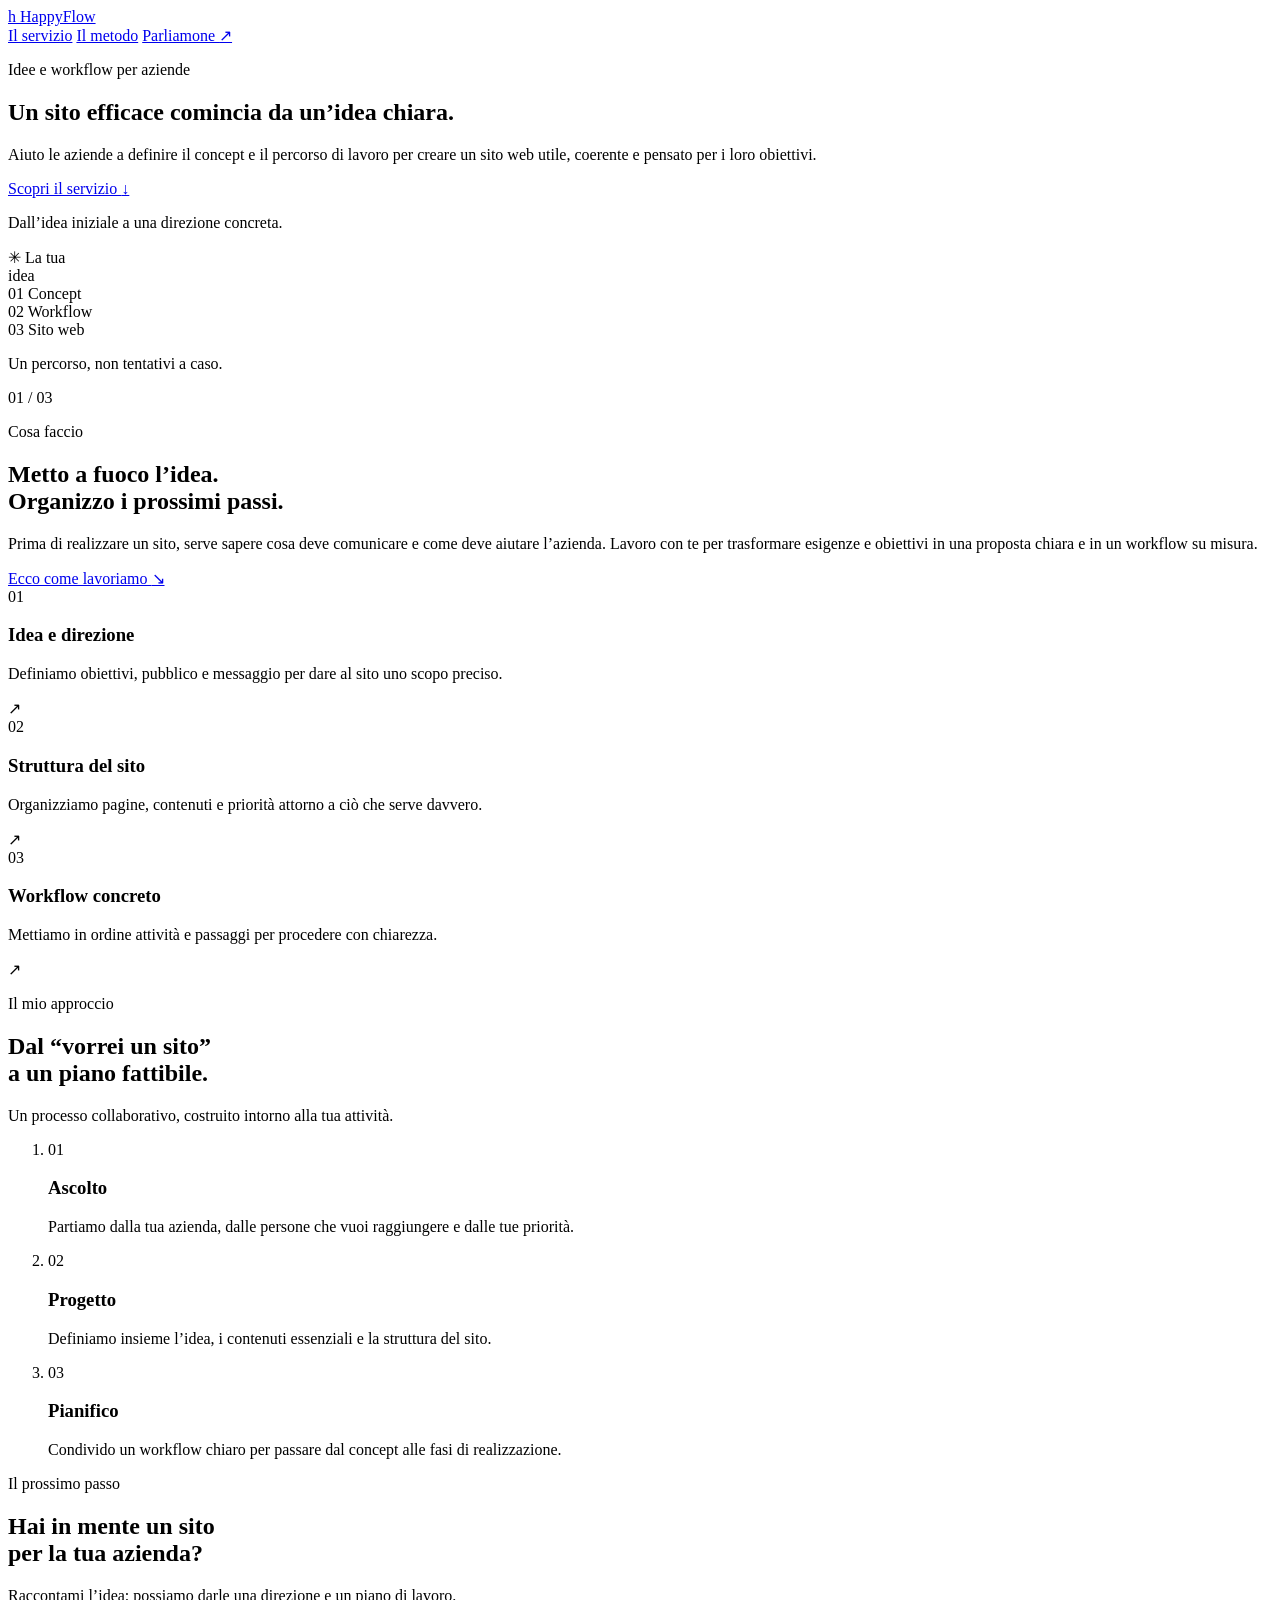
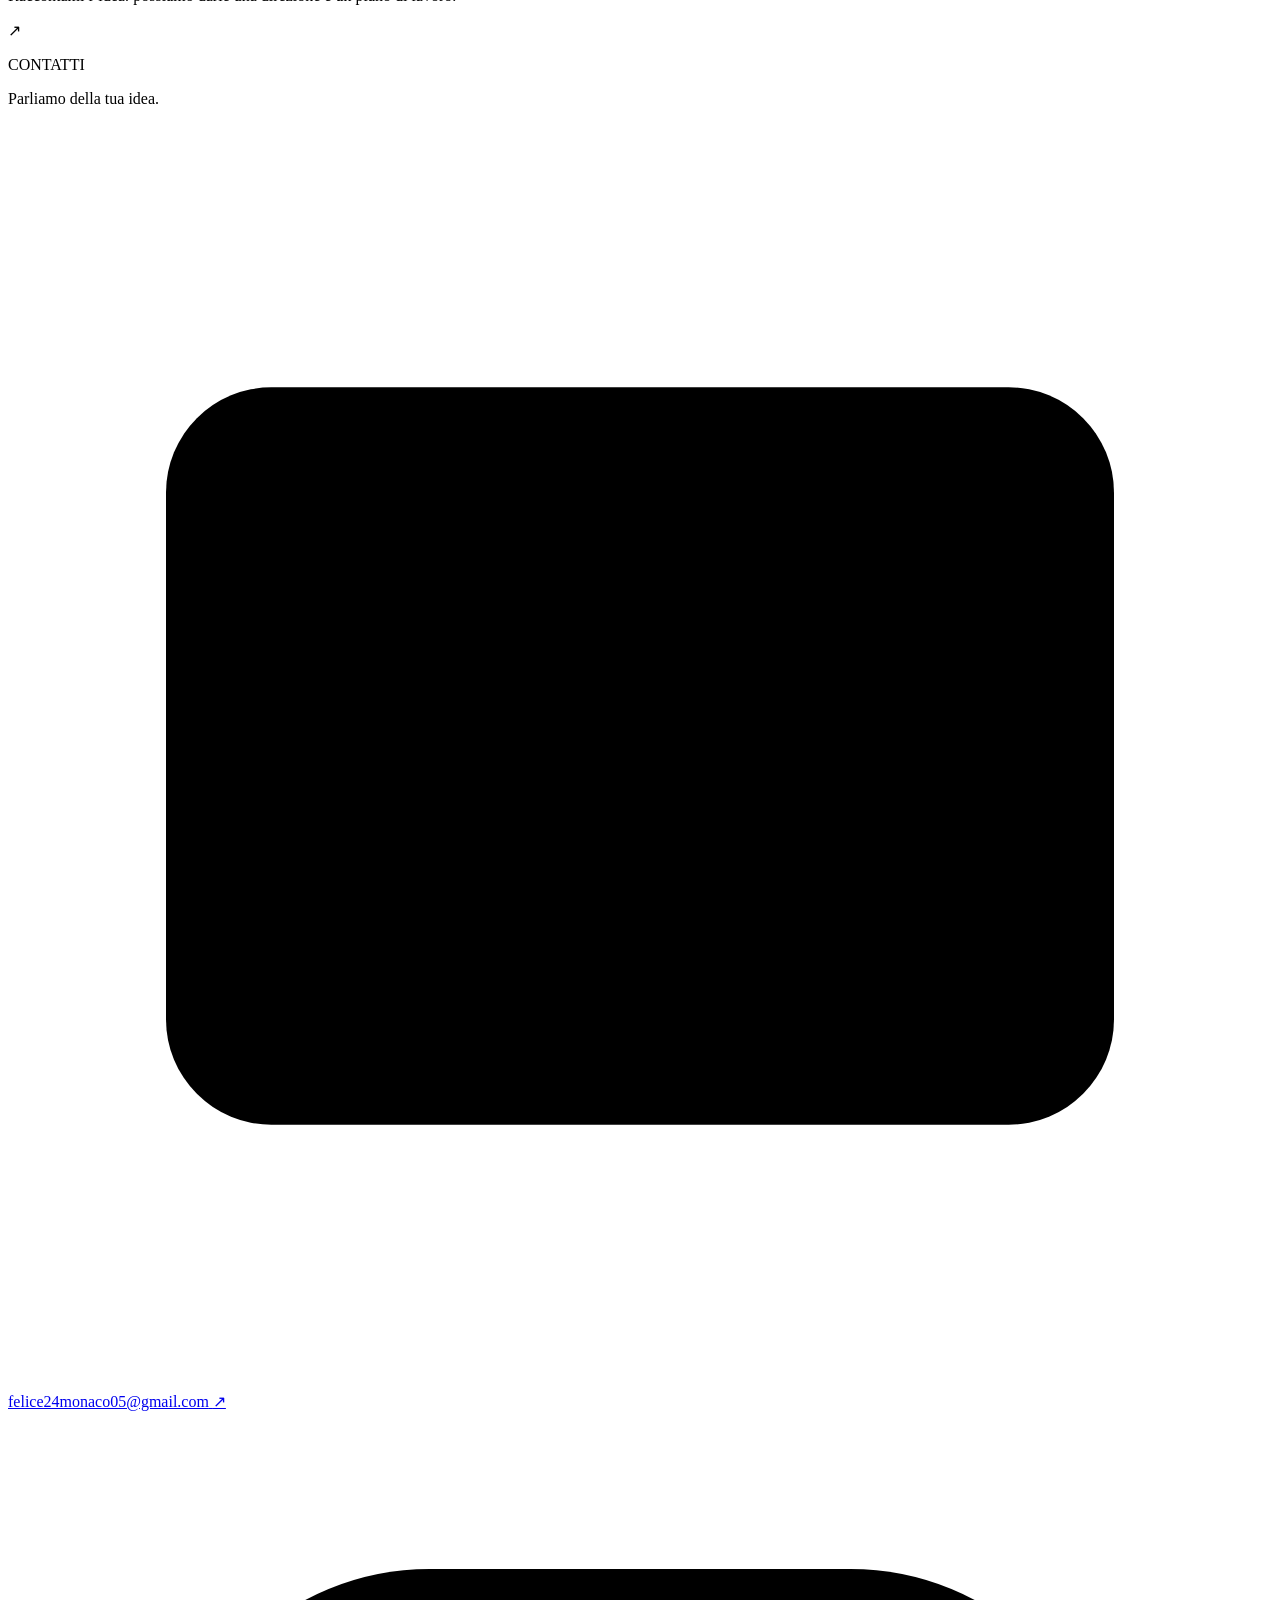
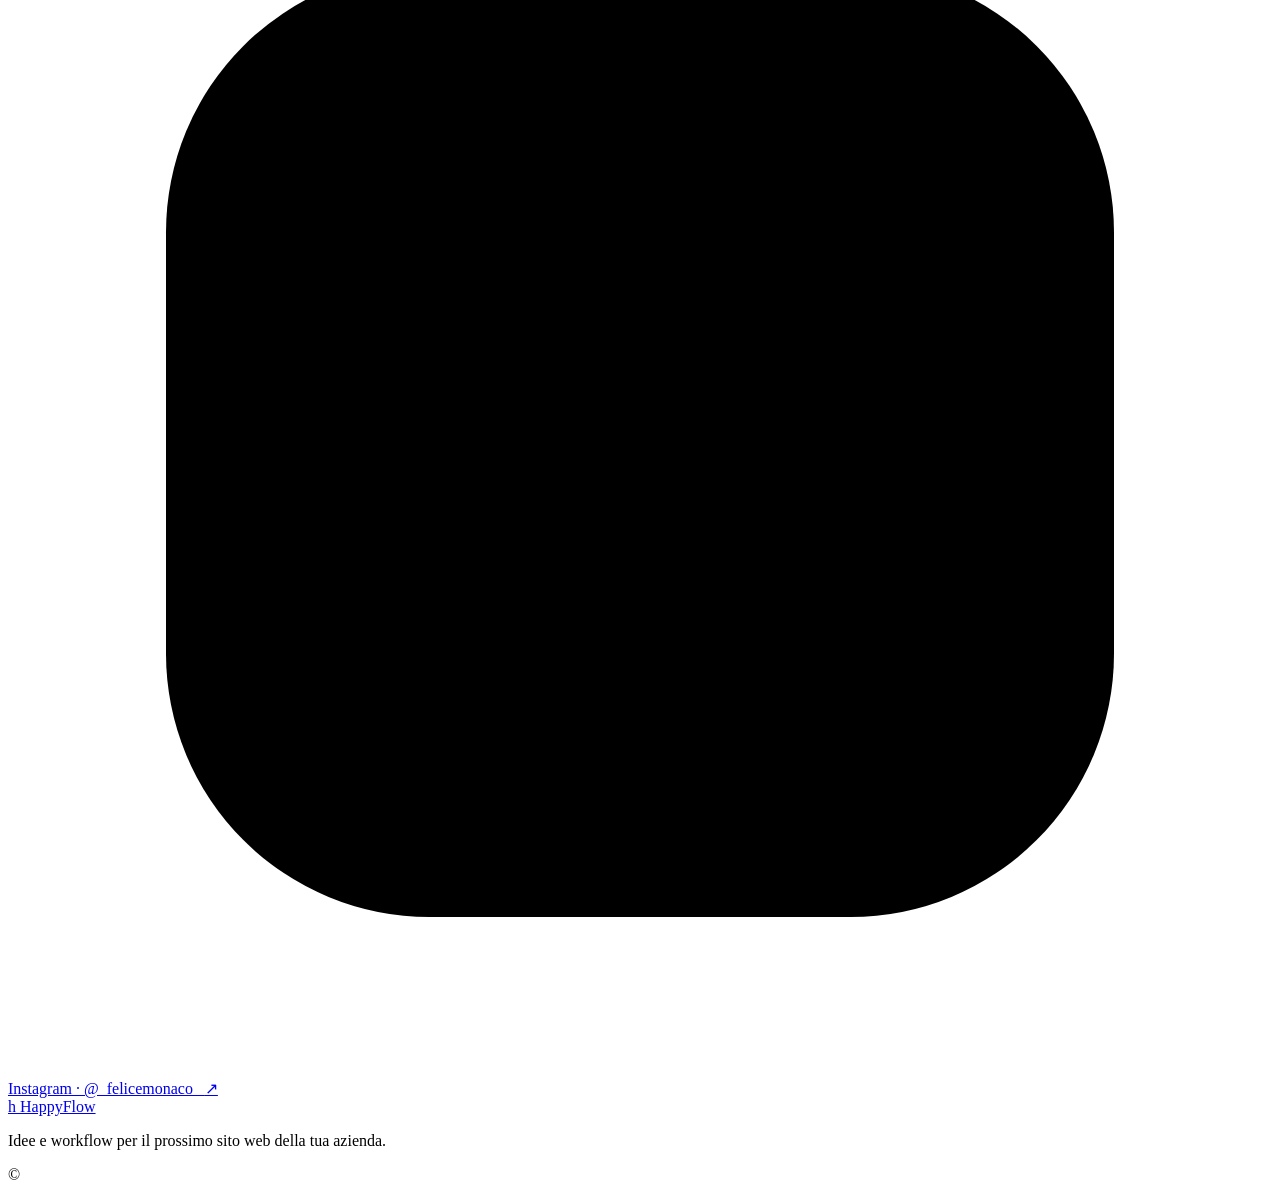
==== index.html @ f5e0e1a6 "Add HappyFlow business card site This HTML file serves as the main structure for the HappyFlow websi" ====
<!DOCTYPE html>
<html lang="it">
  <head>
    <meta charset="UTF-8" />
    <meta name="viewport" content="width=device-width, initial-scale=1.0" />
    <meta
      name="description"
      content="HappyFlow aiuta le aziende a dare forma all'idea e al workflow del loro prossimo sito web."
    />
    <title>HappyFlow — Idee e workflow per siti web</title>
    <link rel="stylesheet" href="styles.css" />
  </head>
  <body>
    <header class="site-header">
      <a class="wordmark" href="#inizio" aria-label="HappyFlow, torna all'inizio">
        <span class="wordmark-icon" aria-hidden="true">h</span>
        <span>HappyFlow</span>
      </a>
      <nav class="navigation" aria-label="Navigazione principale">
        <a href="#servizio">Il servizio</a>
        <a href="#metodo">Il metodo</a>
        <a class="nav-cta" href="#contatti">Parliamone <span aria-hidden="true">↗</span></a>
      </nav>
    </header>

    <main>
      <section id="inizio" class="hero">
        <div class="hero-copy">
          <p class="eyebrow"><span class="status-dot"></span> Idee e workflow per aziende</p>
          <h1>Un sito efficace comincia <span>da un’idea chiara.</span></h1>
          <p class="hero-description">
            Aiuto le aziende a definire il concept e il percorso di lavoro per creare
            un sito web utile, coerente e pensato per i loro obiettivi.
          </p>
          <a class="button button-dark" href="#servizio">
            Scopri il servizio <span aria-hidden="true">↓</span>
          </a>
          <p class="hero-note">Dall’idea iniziale a una direzione concreta.</p>
        </div>

        <div class="hero-art" aria-label="Schema del percorso dalla prima idea al progetto web">
          <div class="orbit orbit-one"></div>
          <div class="orbit orbit-two"></div>
          <div class="orbit-center">
            <span class="orbit-spark" aria-hidden="true">✳</span>
            <span>La tua<br />idea</span>
          </div>
          <div class="orbit-label label-concept"><span>01</span> Concept</div>
          <div class="orbit-label label-workflow"><span>02</span> Workflow</div>
          <div class="orbit-label label-website"><span>03</span> Sito web</div>
          <p class="art-caption">Un percorso, non tentativi a caso.</p>
        </div>
        <div class="hero-index" aria-hidden="true">01 / 03</div>
      </section>

      <section id="servizio" class="service-section section-shell">
        <div class="section-intro">
          <p class="eyebrow">Cosa faccio</p>
          <h2>Metto a fuoco l’idea.<br /><span>Organizzo i prossimi passi.</span></h2>
        </div>
        <div class="service-copy">
          <p>
            Prima di realizzare un sito, serve sapere cosa deve comunicare e come
            deve aiutare l’azienda. Lavoro con te per trasformare esigenze e
            obiettivi in una proposta chiara e in un workflow su misura.
          </p>
          <a class="text-link" href="#metodo">Ecco come lavoriamo <span aria-hidden="true">↘</span></a>
        </div>
        <div class="service-points">
          <article class="service-point">
            <span class="point-number">01</span>
            <div>
              <h3>Idea e direzione</h3>
              <p>Definiamo obiettivi, pubblico e messaggio per dare al sito uno scopo preciso.</p>
            </div>
            <span class="point-arrow" aria-hidden="true">↗</span>
          </article>
          <article class="service-point">
            <span class="point-number">02</span>
            <div>
              <h3>Struttura del sito</h3>
              <p>Organizziamo pagine, contenuti e priorità attorno a ciò che serve davvero.</p>
            </div>
            <span class="point-arrow" aria-hidden="true">↗</span>
          </article>
          <article class="service-point">
            <span class="point-number">03</span>
            <div>
              <h3>Workflow concreto</h3>
              <p>Mettiamo in ordine attività e passaggi per procedere con chiarezza.</p>
            </div>
            <span class="point-arrow" aria-hidden="true">↗</span>
          </article>
        </div>
      </section>

      <section id="metodo" class="method-section">
        <div class="section-shell method-inner">
          <div class="method-heading">
            <p class="eyebrow">Il mio approccio</p>
            <h2>Dal “vorrei un sito”<br />a un piano <span>fattibile.</span></h2>
            <p>Un processo collaborativo, costruito intorno alla tua attività.</p>
          </div>
          <ol class="method-steps">
            <li>
              <span class="step-index">01</span>
              <div>
                <h3>Ascolto</h3>
                <p>Partiamo dalla tua azienda, dalle persone che vuoi raggiungere e dalle tue priorità.</p>
              </div>
            </li>
            <li>
              <span class="step-index">02</span>
              <div>
                <h3>Progetto</h3>
                <p>Definiamo insieme l’idea, i contenuti essenziali e la struttura del sito.</p>
              </div>
            </li>
            <li>
              <span class="step-index">03</span>
              <div>
                <h3>Pianifico</h3>
                <p>Condivido un workflow chiaro per passare dal concept alle fasi di realizzazione.</p>
              </div>
            </li>
          </ol>
        </div>
      </section>

      <section id="contatti" class="contact-section section-shell">
        <div>
          <p class="eyebrow">Il prossimo passo</p>
          <h2>Hai in mente un sito<br />per la tua azienda?</h2>
          <p>Raccontami l’idea: possiamo darle una direzione e un piano di lavoro.</p>
        </div>
        <div class="contact-card">
          <span class="contact-mark" aria-hidden="true">↗</span>
          <p class="contact-label">CONTATTI</p>
          <p class="contact-prompt">Parliamo della tua idea.</p>
          <a class="contact-link" href="mailto:felice24monaco05@gmail.com">
            <svg viewBox="0 0 24 24" aria-hidden="true">
              <rect x="3" y="5" width="18" height="14" rx="2"></rect>
              <path d="m4 7 8 6 8-6"></path>
            </svg>
            <span>felice24monaco05@gmail.com</span>
            <span class="contact-link-arrow" aria-hidden="true">↗</span>
          </a>
          <a
            class="contact-link"
            href="https://www.instagram.com/_felicemonaco_/"
            target="_blank"
            rel="noopener noreferrer"
          >
            <svg viewBox="0 0 24 24" aria-hidden="true">
              <rect x="3" y="3" width="18" height="18" rx="5"></rect>
              <circle cx="12" cy="12" r="4"></circle>
              <circle class="icon-dot" cx="17.5" cy="6.8" r="1"></circle>
            </svg>
            <span>Instagram · @_felicemonaco_</span>
            <span class="contact-link-arrow" aria-hidden="true">↗</span>
          </a>
        </div>
      </section>
    </main>

    <footer class="site-footer">
      <a class="wordmark" href="#inizio">
        <span class="wordmark-icon" aria-hidden="true">h</span>
        <span>HappyFlow</span>
      </a>
      <p>Idee e workflow per il prossimo sito web della tua azienda.</p>
      <span class="footer-year">© <span id="year"></span></span>
    </footer>

    <script src="script.js"></script>
  </body>
  </html>
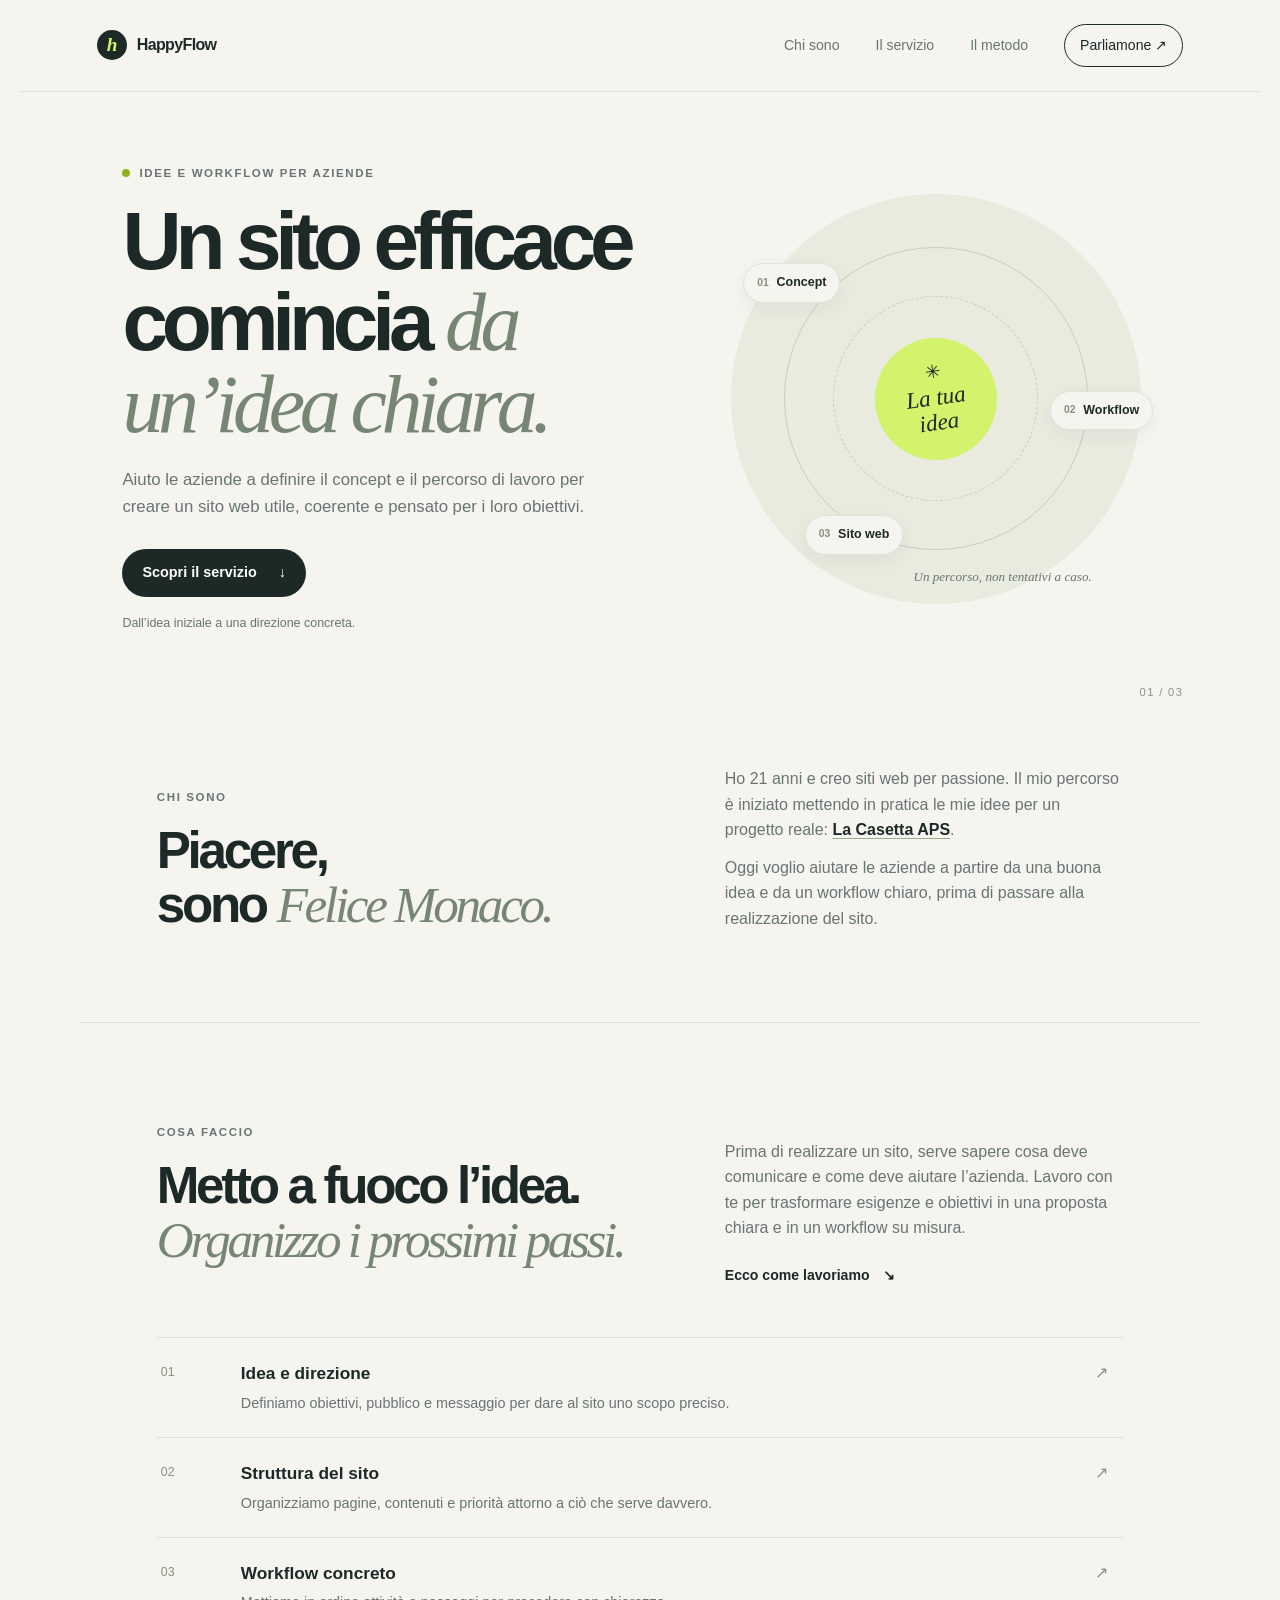
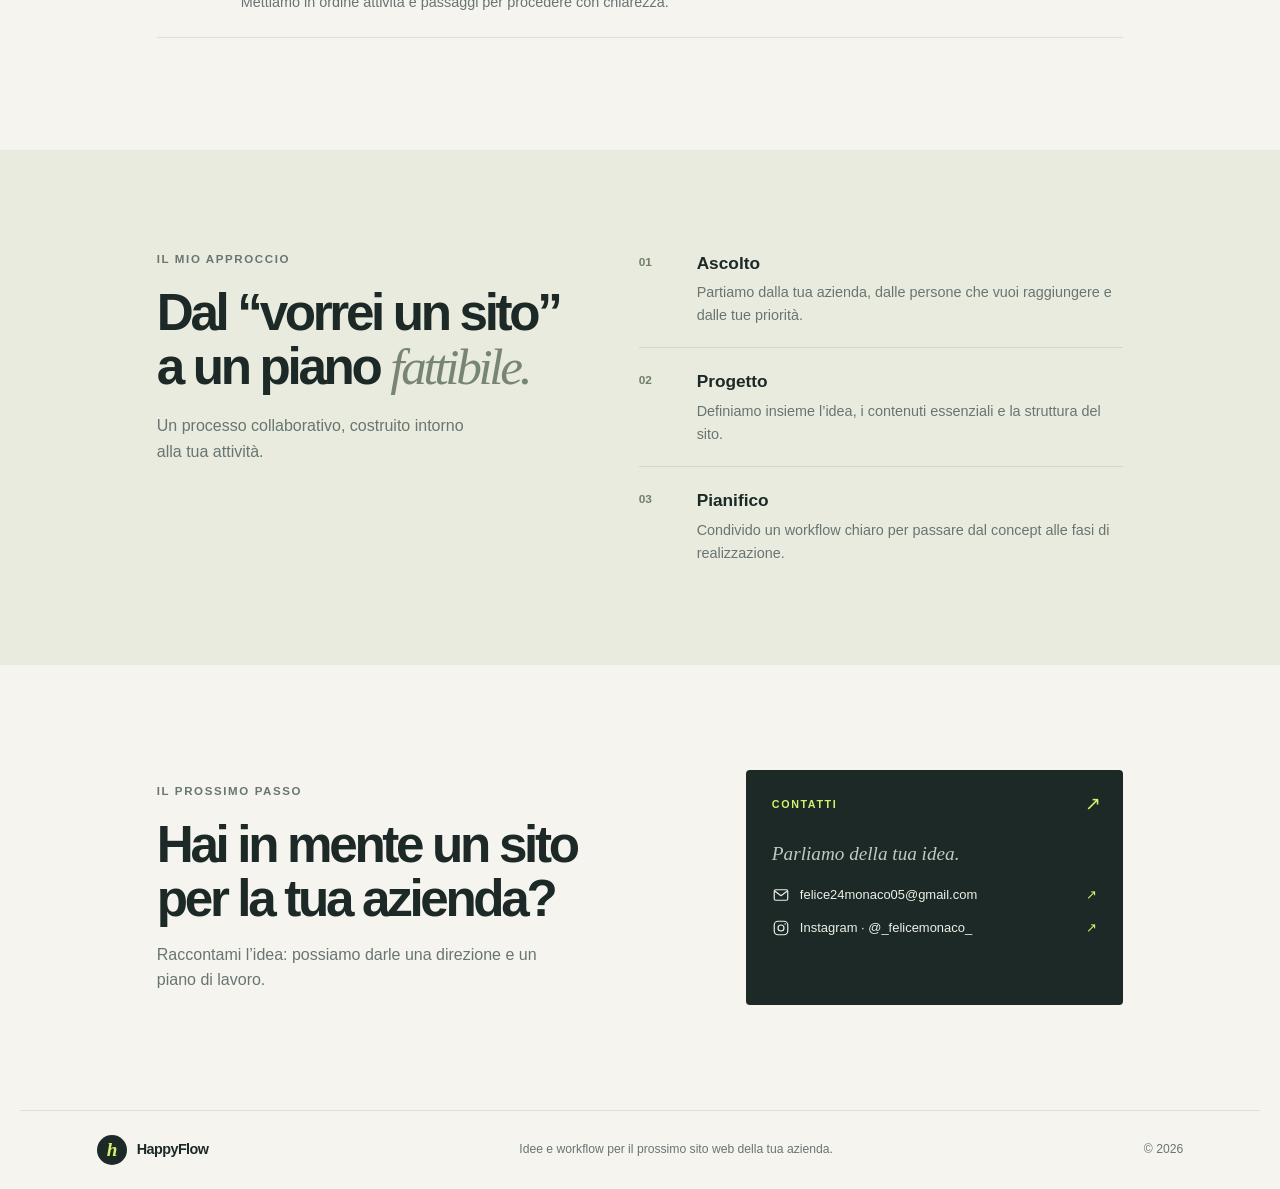
==== commit 45d32e10: "Add personal introduction" ====
--- a/index.html
+++ b/index.html
@@ -1,177 +1,199 @@
-<!DOCTYPE html>
-<html lang="it">
-  <head>
-    <meta charset="UTF-8" />
-    <meta name="viewport" content="width=device-width, initial-scale=1.0" />
-    <meta
-      name="description"
-      content="HappyFlow aiuta le aziende a dare forma all'idea e al workflow del loro prossimo sito web."
-    />
-    <title>HappyFlow — Idee e workflow per siti web</title>
-    <link rel="stylesheet" href="styles.css" />
-  </head>
-  <body>
-    <header class="site-header">
-      <a class="wordmark" href="#inizio" aria-label="HappyFlow, torna all'inizio">
-        <span class="wordmark-icon" aria-hidden="true">h</span>
-        <span>HappyFlow</span>
-      </a>
-      <nav class="navigation" aria-label="Navigazione principale">
-        <a href="#servizio">Il servizio</a>
-        <a href="#metodo">Il metodo</a>
-        <a class="nav-cta" href="#contatti">Parliamone <span aria-hidden="true">↗</span></a>
-      </nav>
-    </header>
-
-    <main>
-      <section id="inizio" class="hero">
-        <div class="hero-copy">
-          <p class="eyebrow"><span class="status-dot"></span> Idee e workflow per aziende</p>
-          <h1>Un sito efficace comincia <span>da un’idea chiara.</span></h1>
-          <p class="hero-description">
-            Aiuto le aziende a definire il concept e il percorso di lavoro per creare
-            un sito web utile, coerente e pensato per i loro obiettivi.
-          </p>
-          <a class="button button-dark" href="#servizio">
-            Scopri il servizio <span aria-hidden="true">↓</span>
-          </a>
-          <p class="hero-note">Dall’idea iniziale a una direzione concreta.</p>
-        </div>
-
-        <div class="hero-art" aria-label="Schema del percorso dalla prima idea al progetto web">
-          <div class="orbit orbit-one"></div>
-          <div class="orbit orbit-two"></div>
-          <div class="orbit-center">
-            <span class="orbit-spark" aria-hidden="true">✳</span>
-            <span>La tua<br />idea</span>
-          </div>
-          <div class="orbit-label label-concept"><span>01</span> Concept</div>
-          <div class="orbit-label label-workflow"><span>02</span> Workflow</div>
-          <div class="orbit-label label-website"><span>03</span> Sito web</div>
-          <p class="art-caption">Un percorso, non tentativi a caso.</p>
-        </div>
-        <div class="hero-index" aria-hidden="true">01 / 03</div>
-      </section>
-
-      <section id="servizio" class="service-section section-shell">
-        <div class="section-intro">
-          <p class="eyebrow">Cosa faccio</p>
-          <h2>Metto a fuoco l’idea.<br /><span>Organizzo i prossimi passi.</span></h2>
-        </div>
-        <div class="service-copy">
-          <p>
-            Prima di realizzare un sito, serve sapere cosa deve comunicare e come
-            deve aiutare l’azienda. Lavoro con te per trasformare esigenze e
-            obiettivi in una proposta chiara e in un workflow su misura.
-          </p>
-          <a class="text-link" href="#metodo">Ecco come lavoriamo <span aria-hidden="true">↘</span></a>
-        </div>
-        <div class="service-points">
-          <article class="service-point">
-            <span class="point-number">01</span>
-            <div>
-              <h3>Idea e direzione</h3>
-              <p>Definiamo obiettivi, pubblico e messaggio per dare al sito uno scopo preciso.</p>
-            </div>
-            <span class="point-arrow" aria-hidden="true">↗</span>
-          </article>
-          <article class="service-point">
-            <span class="point-number">02</span>
-            <div>
-              <h3>Struttura del sito</h3>
-              <p>Organizziamo pagine, contenuti e priorità attorno a ciò che serve davvero.</p>
-            </div>
-            <span class="point-arrow" aria-hidden="true">↗</span>
-          </article>
-          <article class="service-point">
-            <span class="point-number">03</span>
-            <div>
-              <h3>Workflow concreto</h3>
-              <p>Mettiamo in ordine attività e passaggi per procedere con chiarezza.</p>
-            </div>
-            <span class="point-arrow" aria-hidden="true">↗</span>
-          </article>
-        </div>
-      </section>
-
-      <section id="metodo" class="method-section">
-        <div class="section-shell method-inner">
-          <div class="method-heading">
-            <p class="eyebrow">Il mio approccio</p>
-            <h2>Dal “vorrei un sito”<br />a un piano <span>fattibile.</span></h2>
-            <p>Un processo collaborativo, costruito intorno alla tua attività.</p>
-          </div>
-          <ol class="method-steps">
-            <li>
-              <span class="step-index">01</span>
-              <div>
-                <h3>Ascolto</h3>
-                <p>Partiamo dalla tua azienda, dalle persone che vuoi raggiungere e dalle tue priorità.</p>
-              </div>
-            </li>
-            <li>
-              <span class="step-index">02</span>
-              <div>
-                <h3>Progetto</h3>
-                <p>Definiamo insieme l’idea, i contenuti essenziali e la struttura del sito.</p>
-              </div>
-            </li>
-            <li>
-              <span class="step-index">03</span>
-              <div>
-                <h3>Pianifico</h3>
-                <p>Condivido un workflow chiaro per passare dal concept alle fasi di realizzazione.</p>
-              </div>
-            </li>
-          </ol>
-        </div>
-      </section>
-
-      <section id="contatti" class="contact-section section-shell">
-        <div>
-          <p class="eyebrow">Il prossimo passo</p>
-          <h2>Hai in mente un sito<br />per la tua azienda?</h2>
-          <p>Raccontami l’idea: possiamo darle una direzione e un piano di lavoro.</p>
-        </div>
-        <div class="contact-card">
-          <span class="contact-mark" aria-hidden="true">↗</span>
-          <p class="contact-label">CONTATTI</p>
-          <p class="contact-prompt">Parliamo della tua idea.</p>
-          <a class="contact-link" href="mailto:felice24monaco05@gmail.com">
-            <svg viewBox="0 0 24 24" aria-hidden="true">
-              <rect x="3" y="5" width="18" height="14" rx="2"></rect>
-              <path d="m4 7 8 6 8-6"></path>
-            </svg>
-            <span>felice24monaco05@gmail.com</span>
-            <span class="contact-link-arrow" aria-hidden="true">↗</span>
-          </a>
-          <a
-            class="contact-link"
-            href="https://www.instagram.com/_felicemonaco_/"
-            target="_blank"
-            rel="noopener noreferrer"
-          >
-            <svg viewBox="0 0 24 24" aria-hidden="true">
-              <rect x="3" y="3" width="18" height="18" rx="5"></rect>
-              <circle cx="12" cy="12" r="4"></circle>
-              <circle class="icon-dot" cx="17.5" cy="6.8" r="1"></circle>
-            </svg>
-            <span>Instagram · @_felicemonaco_</span>
-            <span class="contact-link-arrow" aria-hidden="true">↗</span>
-          </a>
-        </div>
-      </section>
-    </main>
-
-    <footer class="site-footer">
-      <a class="wordmark" href="#inizio">
-        <span class="wordmark-icon" aria-hidden="true">h</span>
-        <span>HappyFlow</span>
-      </a>
-      <p>Idee e workflow per il prossimo sito web della tua azienda.</p>
-      <span class="footer-year">© <span id="year"></span></span>
-    </footer>
-
-    <script src="script.js"></script>
-  </body>
-  </html>
+<!DOCTYPE html>
+<html lang="it">
+  <head>
+    <meta charset="UTF-8" />
+    <meta name="viewport" content="width=device-width, initial-scale=1.0" />
+    <meta
+      name="description"
+      content="Sono Felice Monaco e aiuto le aziende a dare forma all'idea e al workflow del loro prossimo sito web."
+    />
+    <title>HappyFlow — Idee e workflow per siti web</title>
+    <link rel="stylesheet" href="styles.css" />
+  </head>
+  <body>
+    <header class="site-header">
+      <a class="wordmark" href="#inizio" aria-label="HappyFlow, torna all'inizio">
+        <span class="wordmark-icon" aria-hidden="true">h</span>
+        <span>HappyFlow</span>
+      </a>
+      <nav class="navigation" aria-label="Navigazione principale">
+        <a href="#chi-sono">Chi sono</a>
+        <a href="#servizio">Il servizio</a>
+        <a href="#metodo">Il metodo</a>
+        <a class="nav-cta" href="#contatti">Parliamone <span aria-hidden="true">↗</span></a>
+      </nav>
+    </header>
+
+    <main>
+      <section id="inizio" class="hero">
+        <div class="hero-copy">
+          <p class="eyebrow"><span class="status-dot"></span> Idee e workflow per aziende</p>
+          <h1>Un sito efficace comincia <span>da un’idea chiara.</span></h1>
+          <p class="hero-description">
+            Aiuto le aziende a definire il concept e il percorso di lavoro per creare
+            un sito web utile, coerente e pensato per i loro obiettivi.
+          </p>
+          <a class="button button-dark" href="#servizio">
+            Scopri il servizio <span aria-hidden="true">↓</span>
+          </a>
+          <p class="hero-note">Dall’idea iniziale a una direzione concreta.</p>
+        </div>
+
+        <div class="hero-art" aria-label="Schema del percorso dalla prima idea al progetto web">
+          <div class="orbit orbit-one"></div>
+          <div class="orbit orbit-two"></div>
+          <div class="orbit-center">
+            <span class="orbit-spark" aria-hidden="true">✳</span>
+            <span>La tua<br />idea</span>
+          </div>
+          <div class="orbit-label label-concept"><span>01</span> Concept</div>
+          <div class="orbit-label label-workflow"><span>02</span> Workflow</div>
+          <div class="orbit-label label-website"><span>03</span> Sito web</div>
+          <p class="art-caption">Un percorso, non tentativi a caso.</p>
+        </div>
+        <div class="hero-index" aria-hidden="true">01 / 03</div>
+      </section>
+
+      <section id="chi-sono" class="about-section section-shell">
+        <div class="about-heading">
+          <p class="eyebrow">Chi sono</p>
+          <h2>Piacere,<br />sono <span>Felice Monaco.</span></h2>
+        </div>
+        <div class="about-copy">
+          <p>
+            Ho 21 anni e creo siti web per passione. Il mio percorso è iniziato
+            mettendo in pratica le mie idee per un progetto reale: <a
+              href="https://www.lacasettapse.it"
+              target="_blank"
+              rel="noopener noreferrer"
+            >La Casetta APS</a>.
+          </p>
+          <p>
+            Oggi voglio aiutare le aziende a partire da una buona idea e da un
+            workflow chiaro, prima di passare alla realizzazione del sito.
+          </p>
+        </div>
+      </section>
+
+      <section id="servizio" class="service-section section-shell">
+        <div class="section-intro">
+          <p class="eyebrow">Cosa faccio</p>
+          <h2>Metto a fuoco l’idea.<br /><span>Organizzo i prossimi passi.</span></h2>
+        </div>
+        <div class="service-copy">
+          <p>
+            Prima di realizzare un sito, serve sapere cosa deve comunicare e come
+            deve aiutare l’azienda. Lavoro con te per trasformare esigenze e
+            obiettivi in una proposta chiara e in un workflow su misura.
+          </p>
+          <a class="text-link" href="#metodo">Ecco come lavoriamo <span aria-hidden="true">↘</span></a>
+        </div>
+        <div class="service-points">
+          <article class="service-point">
+            <span class="point-number">01</span>
+            <div>
+              <h3>Idea e direzione</h3>
+              <p>Definiamo obiettivi, pubblico e messaggio per dare al sito uno scopo preciso.</p>
+            </div>
+            <span class="point-arrow" aria-hidden="true">↗</span>
+          </article>
+          <article class="service-point">
+            <span class="point-number">02</span>
+            <div>
+              <h3>Struttura del sito</h3>
+              <p>Organizziamo pagine, contenuti e priorità attorno a ciò che serve davvero.</p>
+            </div>
+            <span class="point-arrow" aria-hidden="true">↗</span>
+          </article>
+          <article class="service-point">
+            <span class="point-number">03</span>
+            <div>
+              <h3>Workflow concreto</h3>
+              <p>Mettiamo in ordine attività e passaggi per procedere con chiarezza.</p>
+            </div>
+            <span class="point-arrow" aria-hidden="true">↗</span>
+          </article>
+        </div>
+      </section>
+
+      <section id="metodo" class="method-section">
+        <div class="section-shell method-inner">
+          <div class="method-heading">
+            <p class="eyebrow">Il mio approccio</p>
+            <h2>Dal “vorrei un sito”<br />a un piano <span>fattibile.</span></h2>
+            <p>Un processo collaborativo, costruito intorno alla tua attività.</p>
+          </div>
+          <ol class="method-steps">
+            <li>
+              <span class="step-index">01</span>
+              <div>
+                <h3>Ascolto</h3>
+                <p>Partiamo dalla tua azienda, dalle persone che vuoi raggiungere e dalle tue priorità.</p>
+              </div>
+            </li>
+            <li>
+              <span class="step-index">02</span>
+              <div>
+                <h3>Progetto</h3>
+                <p>Definiamo insieme l’idea, i contenuti essenziali e la struttura del sito.</p>
+              </div>
+            </li>
+            <li>
+              <span class="step-index">03</span>
+              <div>
+                <h3>Pianifico</h3>
+                <p>Condivido un workflow chiaro per passare dal concept alle fasi di realizzazione.</p>
+              </div>
+            </li>
+          </ol>
+        </div>
+      </section>
+
+      <section id="contatti" class="contact-section section-shell">
+        <div>
+          <p class="eyebrow">Il prossimo passo</p>
+          <h2>Hai in mente un sito<br />per la tua azienda?</h2>
+          <p>Raccontami l’idea: possiamo darle una direzione e un piano di lavoro.</p>
+        </div>
+        <div class="contact-card">
+          <span class="contact-mark" aria-hidden="true">↗</span>
+          <p class="contact-label">CONTATTI</p>
+          <p class="contact-prompt">Parliamo della tua idea.</p>
+          <a class="contact-link" href="mailto:felice24monaco05@gmail.com">
+            <svg viewBox="0 0 24 24" aria-hidden="true">
+              <rect x="3" y="5" width="18" height="14" rx="2"></rect>
+              <path d="m4 7 8 6 8-6"></path>
+            </svg>
+            <span>felice24monaco05@gmail.com</span>
+            <span class="contact-link-arrow" aria-hidden="true">↗</span>
+          </a>
+          <a
+            class="contact-link"
+            href="https://www.instagram.com/_felicemonaco_/"
+            target="_blank"
+            rel="noopener noreferrer"
+          >
+            <svg viewBox="0 0 24 24" aria-hidden="true">
+              <rect x="3" y="3" width="18" height="18" rx="5"></rect>
+              <circle cx="12" cy="12" r="4"></circle>
+              <circle class="icon-dot" cx="17.5" cy="6.8" r="1"></circle>
+            </svg>
+            <span>Instagram · @_felicemonaco_</span>
+            <span class="contact-link-arrow" aria-hidden="true">↗</span>
+          </a>
+        </div>
+      </section>
+    </main>
+
+    <footer class="site-footer">
+      <a class="wordmark" href="#inizio">
+        <span class="wordmark-icon" aria-hidden="true">h</span>
+        <span>HappyFlow</span>
+      </a>
+      <p>Idee e workflow per il prossimo sito web della tua azienda.</p>
+      <span class="footer-year">© <span id="year"></span></span>
+    </footer>
+
+    <script src="script.js"></script>
+  </body>
+</html>
--- a/styles.css
+++ b/styles.css
@@ -0,0 +1,685 @@
+:root {
+  color-scheme: light;
+  --paper: #f5f4ef;
+  --ink: #1c2927;
+  --muted: #687571;
+  --accent: #d2f36b;
+  --line: #dce0d8;
+  --serif: Georgia, "Times New Roman", serif;
+}
+
+* {
+  box-sizing: border-box;
+}
+
+html {
+  scroll-behavior: smooth;
+}
+
+body {
+  margin: 0;
+  background: var(--paper);
+  color: var(--ink);
+  font-family: "Segoe UI", Tahoma, Geneva, Verdana, sans-serif;
+  line-height: 1.6;
+}
+
+a {
+  color: inherit;
+}
+
+.site-header,
+.site-footer {
+  display: flex;
+  width: min(1240px, 100%);
+  align-items: center;
+  justify-content: space-between;
+  margin-inline: auto;
+  padding: 24px 6vw;
+}
+
+.site-header {
+  border-bottom: 1px solid var(--line);
+}
+
+.wordmark {
+  display: inline-flex;
+  align-items: center;
+  gap: 10px;
+  font-size: 1rem;
+  font-weight: 800;
+  letter-spacing: -0.04em;
+  text-decoration: none;
+}
+
+.wordmark-icon {
+  display: grid;
+  width: 30px;
+  height: 30px;
+  place-items: center;
+  border-radius: 50%;
+  background: var(--ink);
+  color: var(--accent);
+  font-family: var(--serif);
+  font-size: 1.2rem;
+  font-style: italic;
+}
+
+.navigation {
+  display: flex;
+  align-items: center;
+  gap: clamp(16px, 3vw, 36px);
+  font-size: 0.88rem;
+}
+
+.navigation a {
+  text-decoration: none;
+}
+
+.navigation a:not(.nav-cta) {
+  color: var(--muted);
+}
+
+.navigation a:hover,
+.text-link:hover {
+  color: #54750a;
+}
+
+.navigation .nav-cta {
+  padding: 9px 15px;
+  border: 1px solid var(--ink);
+  border-radius: 999px;
+}
+
+.hero {
+  position: relative;
+  display: grid;
+  width: min(1240px, 100%);
+  min-height: 570px;
+  grid-template-columns: 1.1fr 0.9fr;
+  align-items: center;
+  gap: 50px;
+  margin-inline: auto;
+  padding: 72px 8vw 92px;
+  overflow: hidden;
+}
+
+.hero-copy {
+  position: relative;
+  z-index: 1;
+  max-width: 620px;
+}
+
+.eyebrow {
+  display: flex;
+  align-items: center;
+  gap: 9px;
+  margin: 0 0 18px;
+  color: var(--muted);
+  font-size: 0.72rem;
+  font-weight: 700;
+  letter-spacing: 0.14em;
+  text-transform: uppercase;
+}
+
+.status-dot {
+  width: 8px;
+  height: 8px;
+  border-radius: 50%;
+  background: #8db31e;
+}
+
+h1,
+h2,
+h3,
+p {
+  overflow-wrap: break-word;
+}
+
+h1 {
+  max-width: 650px;
+  margin: 0 0 22px;
+  font-size: clamp(3rem, 6.4vw, 5.7rem);
+  letter-spacing: -0.075em;
+  line-height: 0.99;
+}
+
+h1 span,
+.section-intro h2 span,
+.method-heading h2 span {
+  color: #778575;
+  font-family: var(--serif);
+  font-weight: 400;
+  font-style: italic;
+  letter-spacing: -0.065em;
+}
+
+.hero-description {
+  max-width: 490px;
+  margin: 0 0 28px;
+  color: var(--muted);
+  font-size: 1.05rem;
+}
+
+.button {
+  display: inline-flex;
+  min-height: 48px;
+  align-items: center;
+  justify-content: center;
+  gap: 22px;
+  padding: 0 20px;
+  border-radius: 999px;
+  font-size: 0.9rem;
+  font-weight: 650;
+  text-decoration: none;
+  transition: transform 160ms ease, background-color 160ms ease;
+}
+
+.button:hover {
+  transform: translateY(-2px);
+}
+
+.button-dark {
+  background: var(--ink);
+  color: white;
+}
+
+.button-dark:hover {
+  background: #344843;
+}
+
+.hero-note {
+  margin: 17px 0 0;
+  color: var(--muted);
+  font-size: 0.78rem;
+}
+
+.hero-art {
+  position: relative;
+  display: grid;
+  width: min(100%, 410px);
+  aspect-ratio: 1;
+  place-items: center;
+  justify-self: center;
+  border-radius: 50%;
+  background: #e9ebdf;
+}
+
+.orbit {
+  position: absolute;
+  border: 1px solid #c6cdc0;
+  border-radius: 50%;
+}
+
+.orbit-one {
+  width: 74%;
+  height: 74%;
+}
+
+.orbit-two {
+  width: 50%;
+  height: 50%;
+  border-style: dashed;
+}
+
+.orbit-center {
+  display: grid;
+  width: 122px;
+  height: 122px;
+  align-content: center;
+  justify-items: center;
+  border-radius: 50%;
+  background: var(--accent);
+  font-family: var(--serif);
+  font-size: 1.45rem;
+  font-style: italic;
+  line-height: 1.1;
+  text-align: center;
+  transform: rotate(-8deg);
+}
+
+.orbit-spark {
+  margin-bottom: 2px;
+  font-family: sans-serif;
+  font-size: 1.15rem;
+  font-style: normal;
+}
+
+.orbit-label {
+  position: absolute;
+  display: flex;
+  align-items: center;
+  gap: 8px;
+  padding: 9px 13px;
+  border: 1px solid #dfe3d8;
+  border-radius: 999px;
+  background: var(--paper);
+  font-size: 0.78rem;
+  font-weight: 650;
+  box-shadow: 0 6px 20px rgba(28, 41, 39, 0.05);
+}
+
+.orbit-label span {
+  color: #83917e;
+  font-size: 0.64rem;
+}
+
+.label-concept {
+  top: 17%;
+  left: 3%;
+}
+
+.label-workflow {
+  top: 48%;
+  right: -3%;
+}
+
+.label-website {
+  bottom: 12%;
+  left: 18%;
+}
+
+.art-caption {
+  position: absolute;
+  right: 12%;
+  bottom: 4%;
+  margin: 0;
+  color: var(--muted);
+  font-family: var(--serif);
+  font-size: 0.82rem;
+  font-style: italic;
+}
+
+.hero-index {
+  position: absolute;
+  right: 6vw;
+  bottom: 24px;
+  color: #89928a;
+  font-size: 0.7rem;
+  letter-spacing: 0.12em;
+}
+
+.section-shell {
+  width: min(1120px, 100%);
+  margin-inline: auto;
+  padding-inline: 6vw;
+}
+
+.about-section {
+  display: grid;
+  grid-template-columns: 1fr 0.8fr;
+  align-items: end;
+  gap: 30px 70px;
+  padding-top: 40px;
+  padding-bottom: 90px;
+}
+
+.about-heading h2 {
+  margin: 0;
+  font-size: clamp(2.2rem, 4vw, 3.5rem);
+  letter-spacing: -0.065em;
+  line-height: 1.05;
+}
+
+.about-heading h2 span {
+  color: #778575;
+  font-family: var(--serif);
+  font-weight: 400;
+  font-style: italic;
+  letter-spacing: -0.065em;
+}
+
+.about-copy {
+  color: var(--muted);
+}
+
+.about-copy p {
+  margin: 0 0 12px;
+}
+
+.about-copy p:last-child {
+  margin-bottom: 0;
+}
+
+.about-copy a {
+  color: var(--ink);
+  font-weight: 700;
+  text-decoration-color: #9bab92;
+  text-underline-offset: 3px;
+}
+
+.about-copy a:hover {
+  color: #54750a;
+}
+
+.service-section {
+  display: grid;
+  grid-template-columns: 1fr 0.8fr;
+  gap: 20px 70px;
+  padding-top: 100px;
+  padding-bottom: 112px;
+  border-top: 1px solid var(--line);
+}
+
+.section-intro h2,
+.method-heading h2,
+.contact-section h2 {
+  margin: 0;
+  font-size: clamp(2.2rem, 4vw, 3.5rem);
+  letter-spacing: -0.065em;
+  line-height: 1.05;
+}
+
+.service-copy {
+  align-self: end;
+}
+
+.service-copy > p,
+.method-heading > p:last-child,
+.contact-section > div:first-child > p:last-child {
+  color: var(--muted);
+}
+
+.text-link {
+  display: inline-flex;
+  align-items: center;
+  gap: 13px;
+  margin-top: 7px;
+  font-size: 0.88rem;
+  font-weight: 700;
+  text-decoration: none;
+}
+
+.service-points {
+  grid-column: 1 / -1;
+  margin-top: 30px;
+  border-top: 1px solid var(--line);
+}
+
+.service-point {
+  display: grid;
+  grid-template-columns: 62px 1fr 24px;
+  align-items: start;
+  gap: 18px;
+  padding: 22px 4px;
+  border-bottom: 1px solid var(--line);
+}
+
+.point-number {
+  padding-top: 3px;
+  color: #859082;
+  font-size: 0.77rem;
+}
+
+.service-point h3,
+.method-steps h3 {
+  margin: 0 0 4px;
+  font-size: 1.08rem;
+}
+
+.service-point p,
+.method-steps p {
+  max-width: 570px;
+  margin: 0;
+  color: var(--muted);
+  font-size: 0.9rem;
+}
+
+.point-arrow {
+  color: #889282;
+}
+
+.method-section {
+  background: #e9ebdf;
+}
+
+.method-inner {
+  display: grid;
+  grid-template-columns: 0.85fr 1fr;
+  gap: 70px;
+  padding-top: 100px;
+  padding-bottom: 100px;
+}
+
+.method-heading h2 {
+  font-size: clamp(2.2rem, 4vw, 3.4rem);
+}
+
+.method-heading > p:last-child {
+  max-width: 330px;
+  margin-top: 20px;
+}
+
+.method-steps {
+  margin: 0;
+  padding: 0;
+  list-style: none;
+}
+
+.method-steps li {
+  display: grid;
+  grid-template-columns: 42px 1fr;
+  gap: 16px;
+  padding: 20px 0;
+  border-bottom: 1px solid #d1d7ca;
+}
+
+.method-steps li:first-child {
+  padding-top: 0;
+}
+
+.method-steps li:last-child {
+  padding-bottom: 0;
+  border-bottom: 0;
+}
+
+.step-index {
+  padding-top: 3px;
+  color: #71806c;
+  font-size: 0.74rem;
+  font-weight: 700;
+}
+
+.contact-section {
+  display: grid;
+  grid-template-columns: 1fr 0.7fr;
+  align-items: center;
+  gap: 50px;
+  padding-top: 105px;
+  padding-bottom: 105px;
+}
+
+.contact-section > div:first-child > p:last-child {
+  max-width: 390px;
+  margin-bottom: 0;
+}
+
+.contact-card {
+  position: relative;
+  min-height: 235px;
+  padding: 26px;
+  border-radius: 4px;
+  background: var(--ink);
+  color: white;
+}
+
+.contact-mark {
+  position: absolute;
+  top: 19px;
+  right: 22px;
+  color: var(--accent);
+  font-size: 1.2rem;
+}
+
+.contact-label {
+  margin: 0 0 28px;
+  color: var(--accent);
+  font-size: 0.67rem;
+  font-weight: 700;
+  letter-spacing: 0.15em;
+}
+
+.contact-prompt {
+  max-width: 270px;
+  margin: 0 0 18px;
+  color: #c1c9c1;
+  font-family: var(--serif);
+  font-size: 1.2rem;
+  font-style: italic;
+  line-height: 1.35;
+}
+
+.contact-link {
+  display: flex;
+  align-items: center;
+  gap: 10px;
+  margin-top: 12px;
+  color: #edf0e7;
+  font-size: 0.81rem;
+  text-decoration: none;
+}
+
+.contact-link:hover {
+  color: var(--accent);
+}
+
+.contact-link svg {
+  width: 18px;
+  height: 18px;
+  flex: 0 0 18px;
+  fill: none;
+  stroke: currentColor;
+  stroke-linecap: round;
+  stroke-linejoin: round;
+  stroke-width: 1.6;
+}
+
+.contact-link .icon-dot {
+  fill: currentColor;
+  stroke: none;
+}
+
+.contact-link-arrow {
+  margin-left: auto;
+  color: var(--accent);
+}
+
+.site-footer {
+  flex-wrap: wrap;
+  gap: 14px 28px;
+  border-top: 1px solid var(--line);
+  color: var(--muted);
+  font-size: 0.76rem;
+}
+
+.site-footer .wordmark {
+  color: var(--ink);
+  font-size: 0.9rem;
+}
+
+.site-footer p {
+  margin: 0;
+}
+
+.footer-year {
+  white-space: nowrap;
+}
+
+@media (max-width: 760px) {
+  .hero {
+    min-height: auto;
+    grid-template-columns: 1fr;
+    gap: 40px;
+    padding: 66px 8vw 78px;
+  }
+
+  .hero-art {
+    width: min(82vw, 370px);
+  }
+
+  .hero-index {
+    right: 8vw;
+  }
+
+  .service-section,
+  .about-section,
+  .method-inner,
+  .contact-section {
+    grid-template-columns: 1fr;
+    gap: 28px;
+  }
+
+  .about-section {
+    padding-top: 10px;
+    padding-bottom: 72px;
+  }
+
+  .service-section {
+    padding-top: 72px;
+    padding-bottom: 78px;
+  }
+
+  .service-points {
+    margin-top: 10px;
+  }
+
+  .method-inner,
+  .contact-section {
+    padding-top: 74px;
+    padding-bottom: 74px;
+  }
+
+  .contact-card {
+    max-width: 440px;
+  }
+}
+
+@media (max-width: 520px) {
+  .site-header {
+    align-items: flex-start;
+    gap: 18px;
+    padding: 18px 6vw;
+  }
+
+  .navigation {
+    flex-wrap: wrap;
+    justify-content: flex-end;
+    gap: 10px 15px;
+    font-size: 0.78rem;
+  }
+
+  .navigation .nav-cta {
+    padding: 6px 10px;
+  }
+
+  .hero {
+    padding-top: 54px;
+  }
+
+  h1 {
+    font-size: clamp(2.7rem, 13vw, 4rem);
+  }
+
+  .service-point {
+    grid-template-columns: 34px 1fr 18px;
+    gap: 10px;
+  }
+
+  .site-footer {
+    align-items: flex-start;
+    flex-direction: column;
+    padding: 22px 6vw;
+  }
+}
+
+@media (prefers-reduced-motion: reduce) {
+  html {
+    scroll-behavior: auto;
+  }
+
+  *,
+  *::before,
+  *::after {
+    transition-duration: 0.01ms !important;
+  }
+}
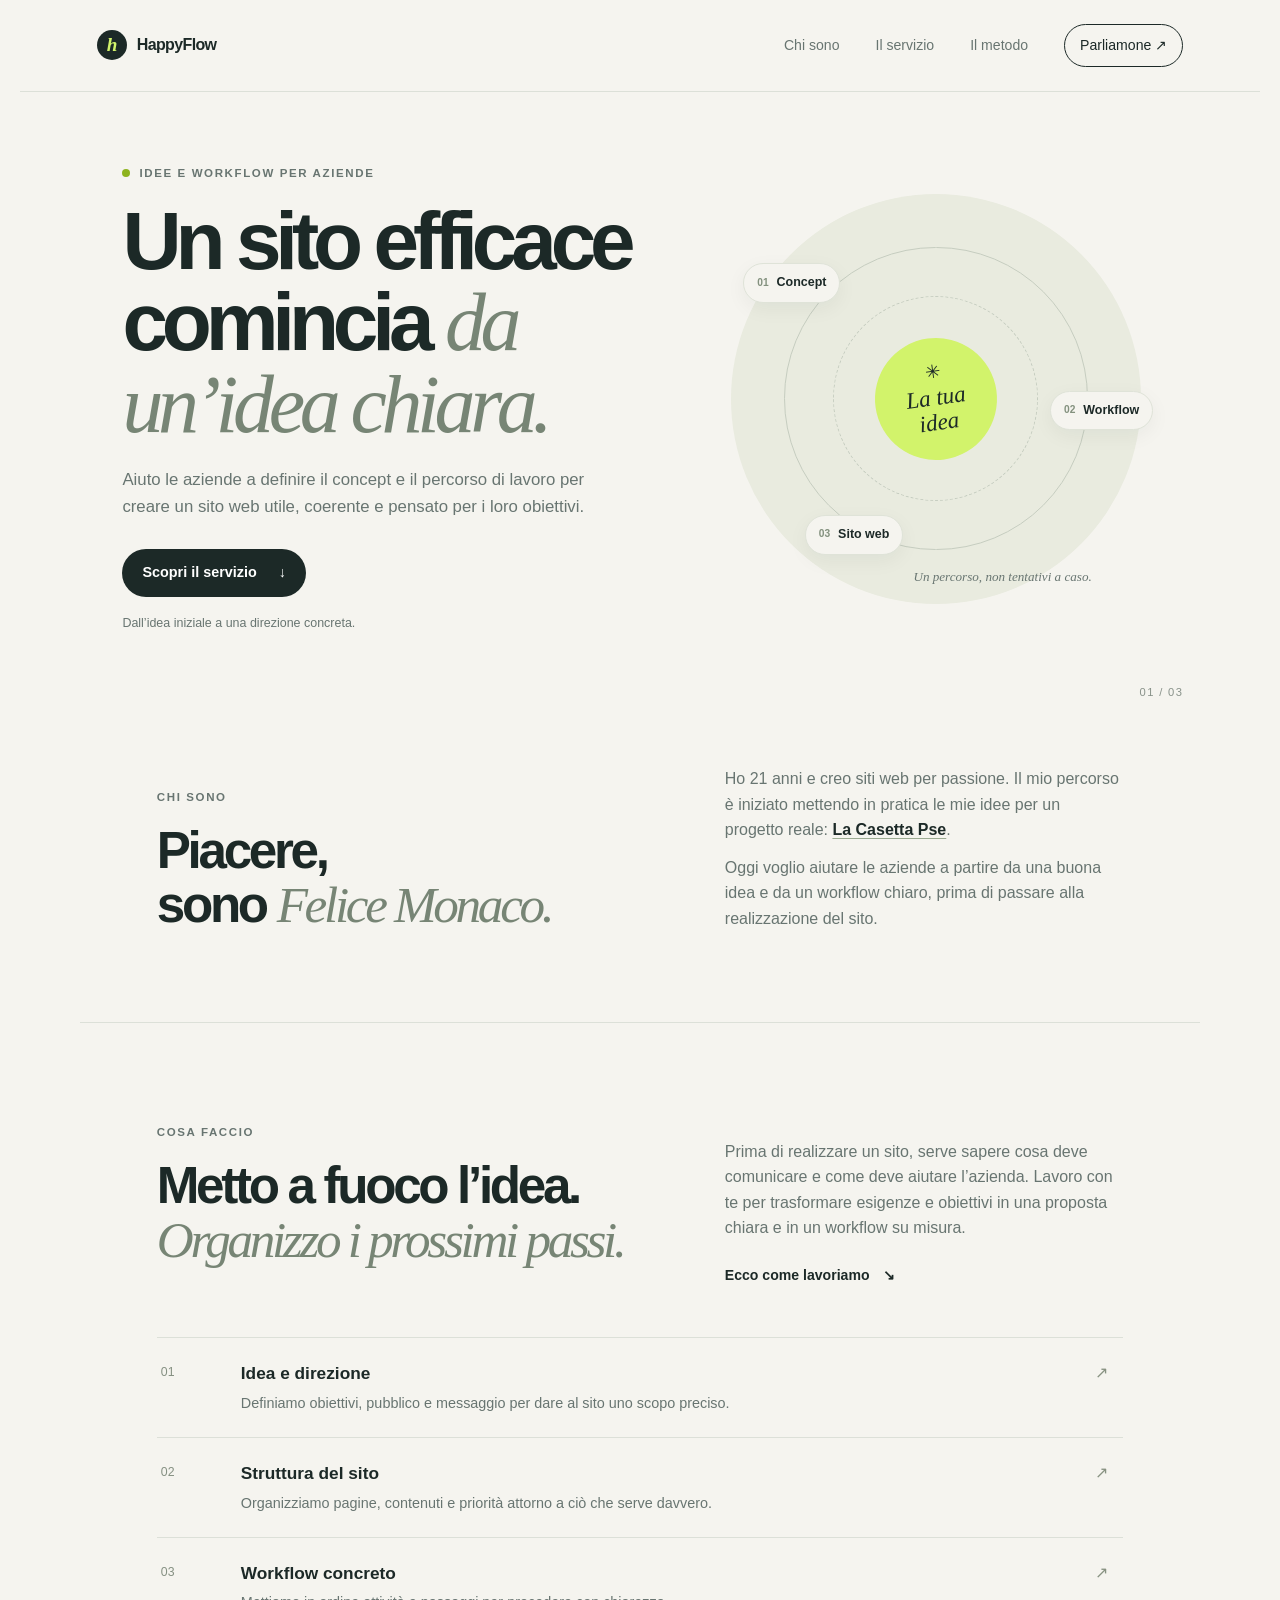
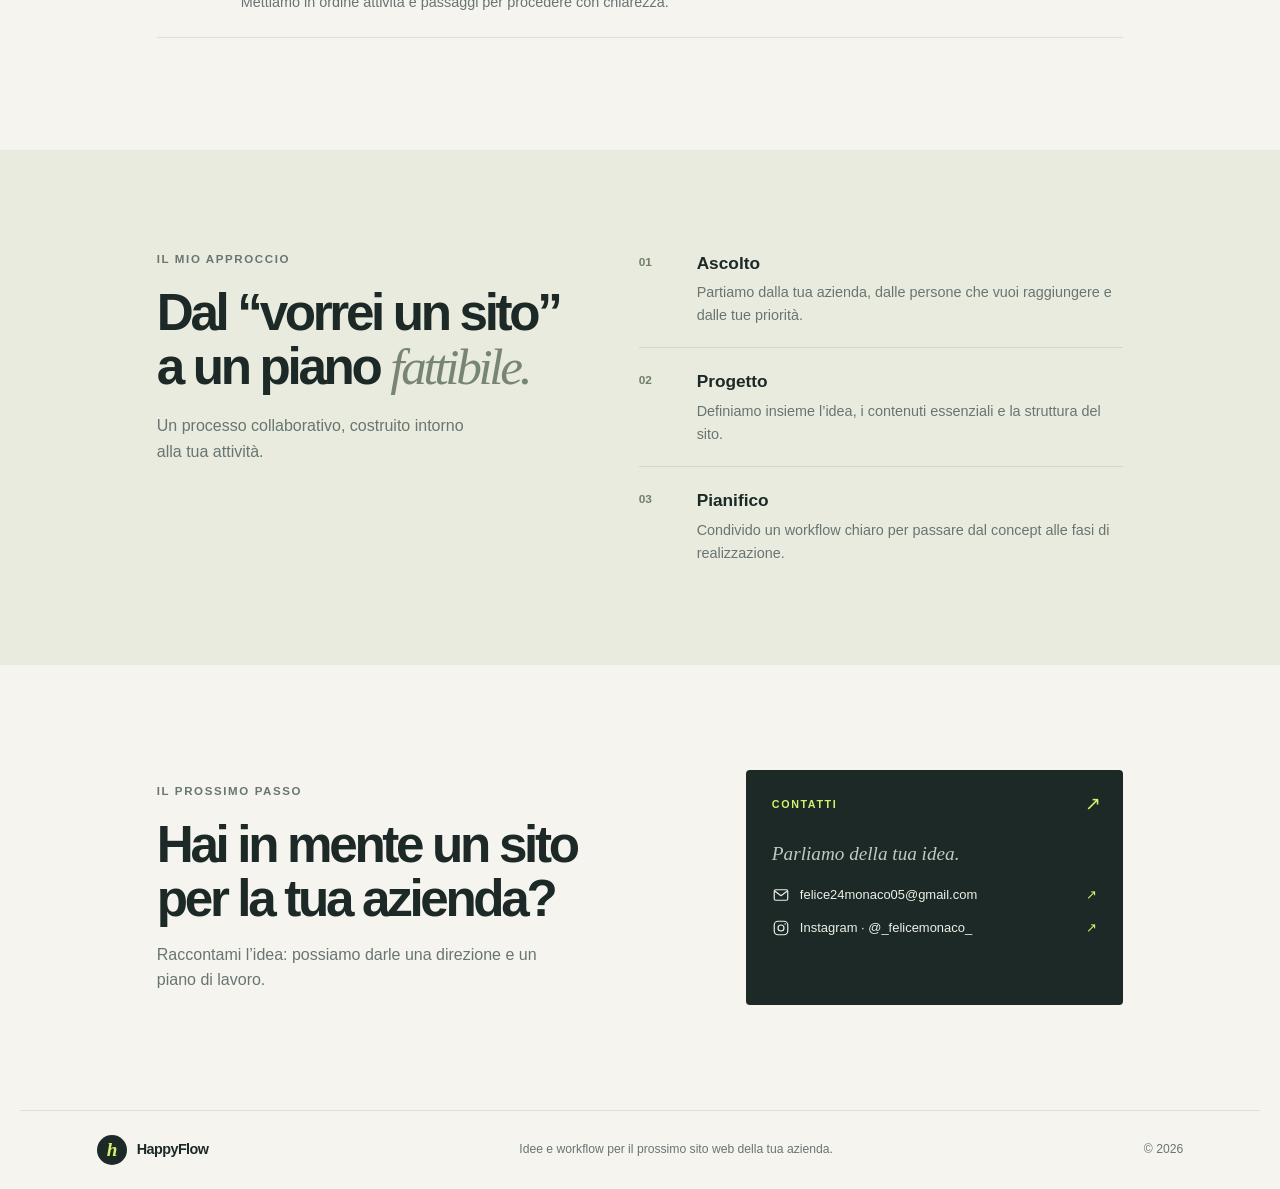
==== commit cfc6531d: "Fix HTML encoding issues in index.html" ====
--- a/index.html
+++ b/index.html
@@ -66,7 +66,7 @@
               href="https://www.lacasettapse.it"
               target="_blank"
               rel="noopener noreferrer"
-            >La Casetta APS</a>.
+            >La Casetta Pse</a>.
           </p>
           <p>
             Oggi voglio aiutare le aziende a partire da una buona idea e da un
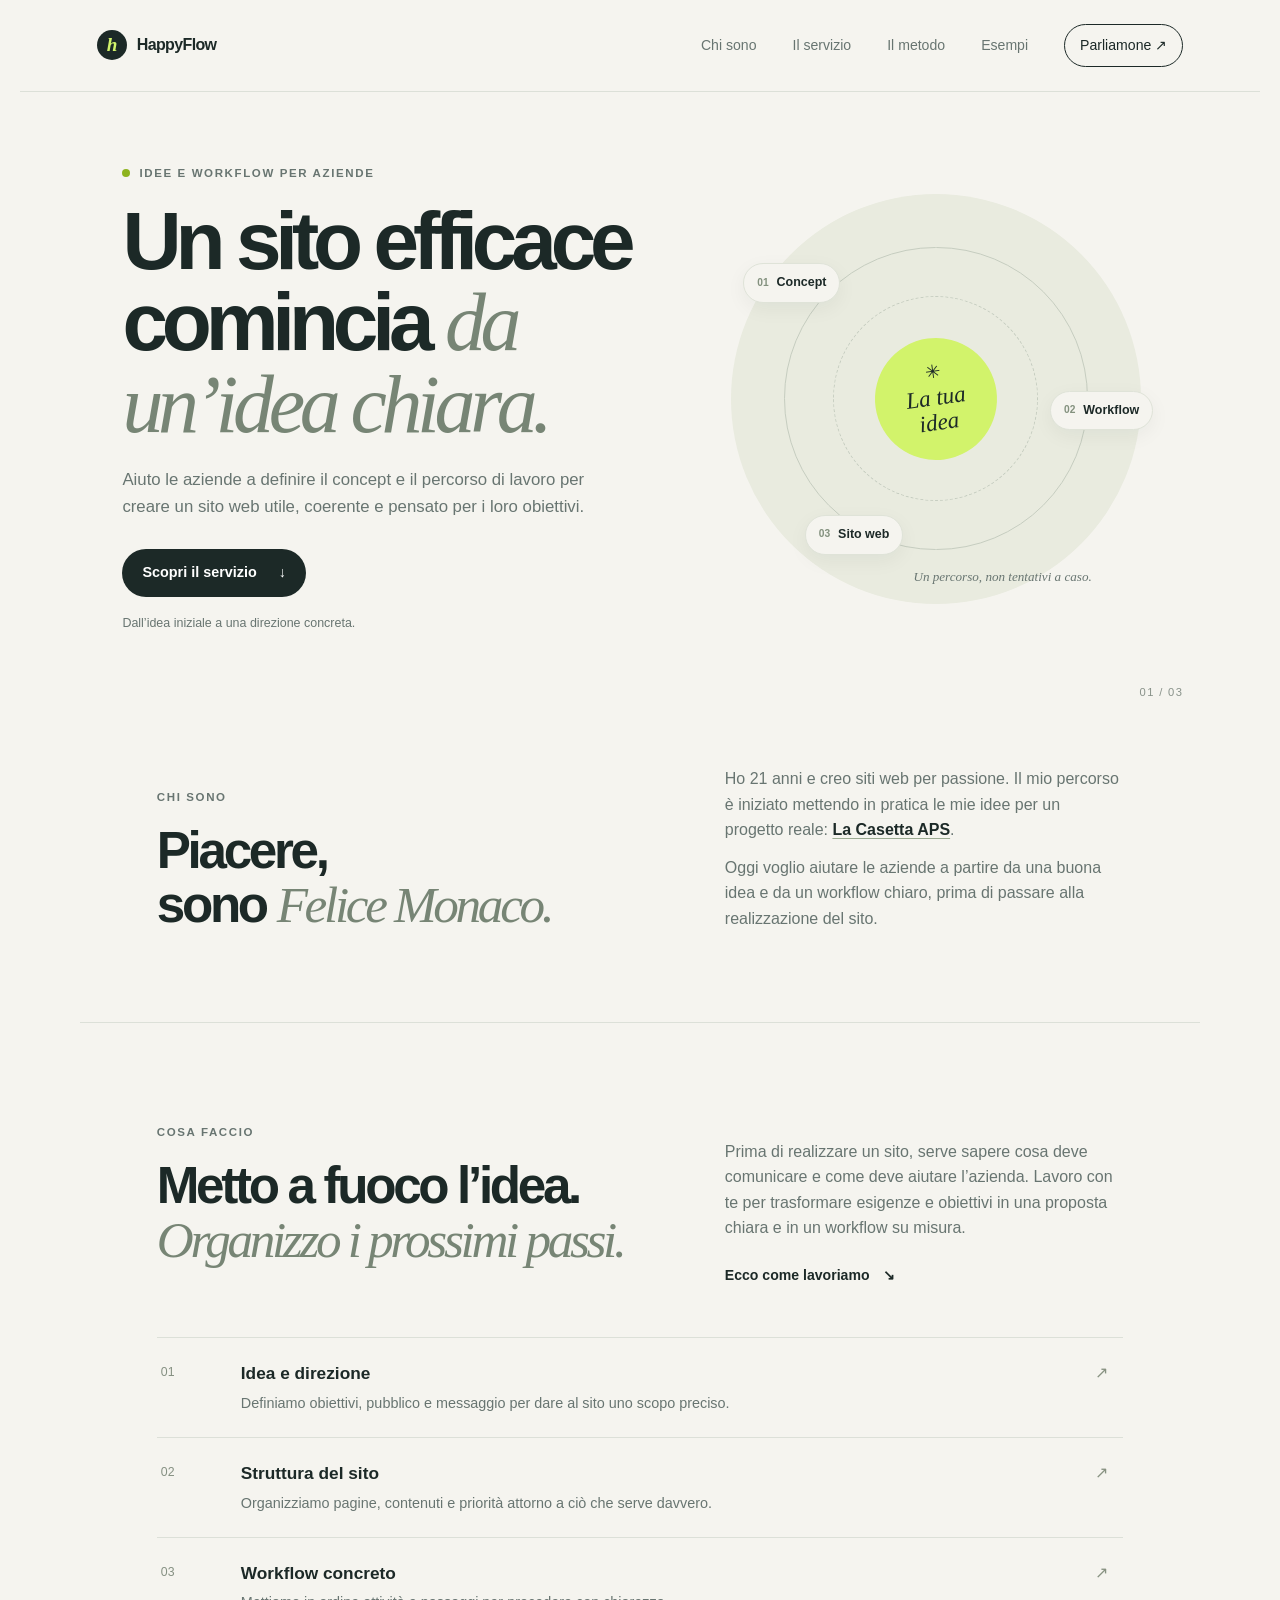
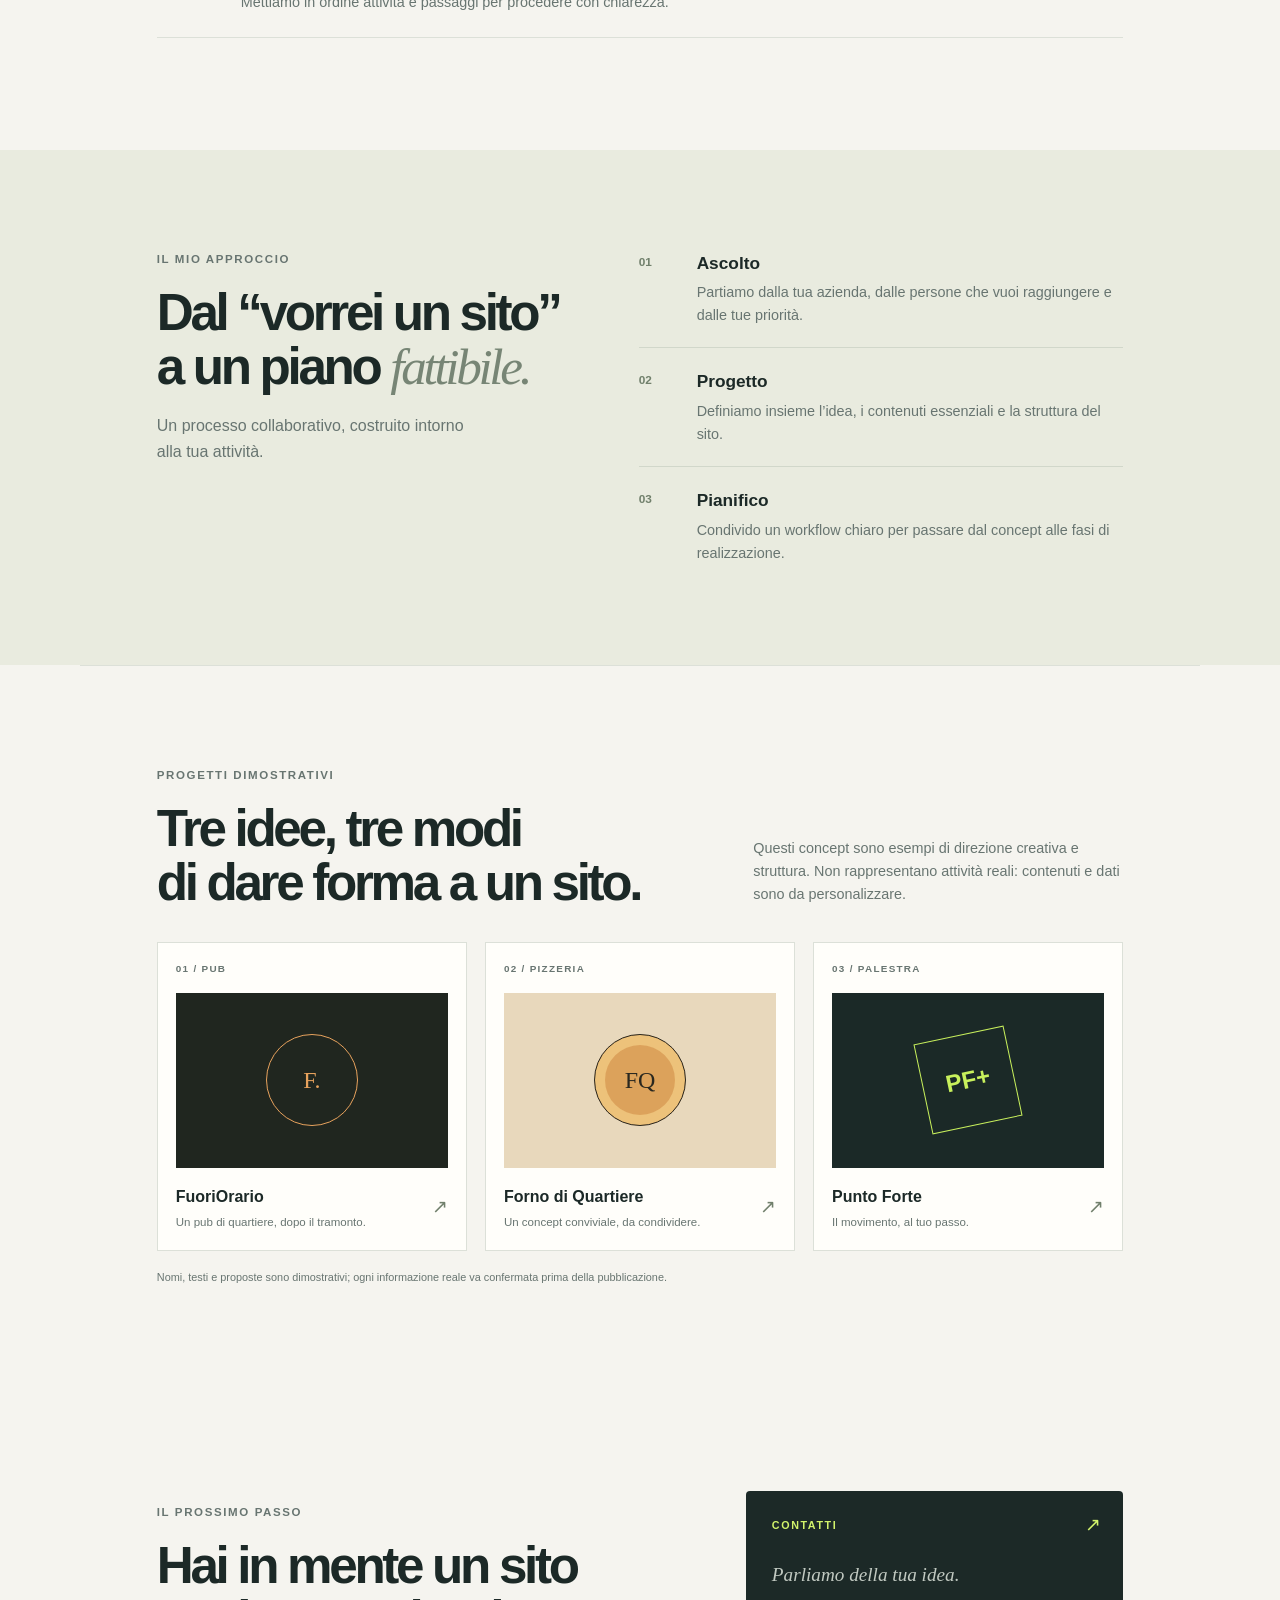
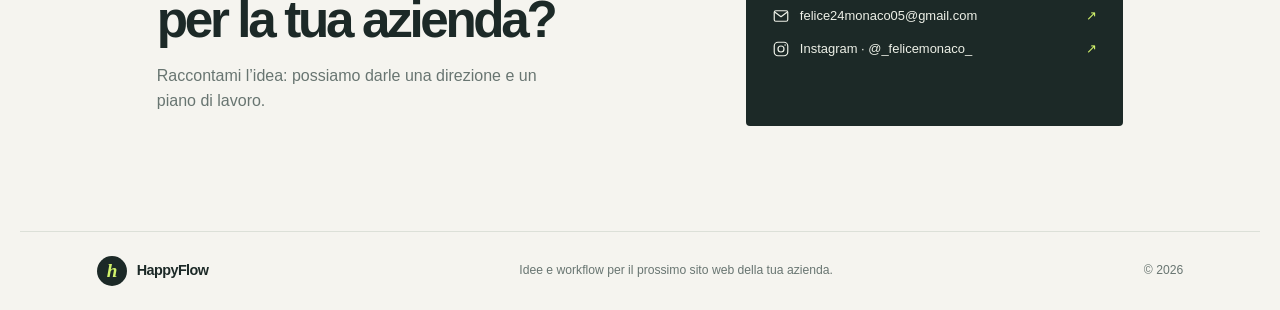
==== commit 30002991: "Link homepage to demo sites Co-authored-by: Copilot <223556219+Copilot@users.noreply.github.com>" ====
--- a/index.html
+++ b/index.html
@@ -20,6 +20,7 @@
         <a href="#chi-sono">Chi sono</a>
         <a href="#servizio">Il servizio</a>
         <a href="#metodo">Il metodo</a>
+        <a href="#esempi">Esempi</a>
         <a class="nav-cta" href="#contatti">Parliamone <span aria-hidden="true">↗</span></a>
       </nav>
     </header>
@@ -66,7 +67,7 @@
               href="https://www.lacasettapse.it"
               target="_blank"
               rel="noopener noreferrer"
-            >La Casetta Pse</a>.
+            >La Casetta APS</a>.
           </p>
           <p>
             Oggi voglio aiutare le aziende a partire da una buona idea e da un
@@ -149,6 +150,46 @@
         </div>
       </section>
 
+      <section id="esempi" class="examples-section section-shell">
+        <div class="examples-heading">
+          <div>
+            <p class="eyebrow">Progetti dimostrativi</p>
+            <h2>Tre idee, tre modi<br />di dare forma a un sito.</h2>
+          </div>
+          <p>
+            Questi concept sono esempi di direzione creativa e struttura. Non
+            rappresentano attività reali: contenuti e dati sono da personalizzare.
+          </p>
+        </div>
+        <div class="example-grid">
+          <a class="example-card example-pub" href="prompts/pub/">
+            <span class="example-type">01 / PUB</span>
+            <span class="example-art example-art-pub" aria-hidden="true"><span>F.</span></span>
+            <span class="example-card-bottom">
+              <span><strong>FuoriOrario</strong><small>Un pub di quartiere, dopo il tramonto.</small></span>
+              <span class="example-arrow" aria-hidden="true">↗</span>
+            </span>
+          </a>
+          <a class="example-card example-pizzeria" href="prompts/pizzeria/">
+            <span class="example-type">02 / PIZZERIA</span>
+            <span class="example-art example-art-pizzeria" aria-hidden="true"><span>FQ</span></span>
+            <span class="example-card-bottom">
+              <span><strong>Forno di Quartiere</strong><small>Un concept conviviale, da condividere.</small></span>
+              <span class="example-arrow" aria-hidden="true">↗</span>
+            </span>
+          </a>
+          <a class="example-card example-gym" href="prompts/palestra/">
+            <span class="example-type">03 / PALESTRA</span>
+            <span class="example-art example-art-gym" aria-hidden="true"><span>PF+</span></span>
+            <span class="example-card-bottom">
+              <span><strong>Punto Forte</strong><small>Il movimento, al tuo passo.</small></span>
+              <span class="example-arrow" aria-hidden="true">↗</span>
+            </span>
+          </a>
+        </div>
+        <p class="examples-note">Nomi, testi e proposte sono dimostrativi; ogni informazione reale va confermata prima della pubblicazione.</p>
+      </section>
+
       <section id="contatti" class="contact-section section-shell">
         <div>
           <p class="eyebrow">Il prossimo passo</p>
--- a/styles.css
+++ b/styles.css
@@ -480,6 +480,144 @@
   font-weight: 700;
 }
 
+.examples-section {
+  padding-top: 100px;
+  padding-bottom: 100px;
+  border-top: 1px solid var(--line);
+}
+
+.examples-heading {
+  display: flex;
+  align-items: end;
+  justify-content: space-between;
+  gap: 40px;
+  margin-bottom: 32px;
+}
+
+.examples-heading h2 {
+  margin: 0;
+  font-size: clamp(2.2rem, 4vw, 3.5rem);
+  letter-spacing: -0.065em;
+  line-height: 1.05;
+}
+
+.examples-heading > p {
+  max-width: 370px;
+  margin: 0 0 4px;
+  color: var(--muted);
+  font-size: 0.9rem;
+}
+
+.example-grid {
+  display: grid;
+  grid-template-columns: repeat(3, minmax(0, 1fr));
+  gap: 18px;
+}
+
+.example-card {
+  display: flex;
+  min-width: 0;
+  flex-direction: column;
+  padding: 18px;
+  border: 1px solid var(--line);
+  background: #fffefa;
+  text-decoration: none;
+  transition: transform 160ms ease, box-shadow 160ms ease;
+}
+
+.example-card:hover {
+  transform: translateY(-4px);
+  box-shadow: 0 12px 30px rgba(28, 41, 39, 0.09);
+}
+
+.example-type {
+  color: var(--muted);
+  font-size: 0.62rem;
+  font-weight: 700;
+  letter-spacing: 0.13em;
+}
+
+.example-art {
+  display: grid;
+  min-height: 175px;
+  flex: 1;
+  place-items: center;
+  margin: 16px 0;
+  overflow: hidden;
+}
+
+.example-art > span {
+  display: grid;
+  width: 92px;
+  height: 92px;
+  place-items: center;
+  border: 1px solid currentColor;
+  border-radius: 50%;
+  font-family: var(--serif);
+  font-size: 1.5rem;
+}
+
+.example-art-pub {
+  background: #20261f;
+  color: #e7a25d;
+}
+
+.example-art-pizzeria {
+  background: #e8d8bc;
+  color: #b6402e;
+}
+
+.example-art-pizzeria > span {
+  background: #dca25b;
+  box-shadow: inset 0 0 0 10px #edc27a;
+  color: #29271f;
+}
+
+.example-art-gym {
+  background: #1b2927;
+  color: #c8f05c;
+}
+
+.example-art-gym > span {
+  border-radius: 0;
+  transform: rotate(-12deg);
+  font-family: "Segoe UI", Tahoma, Geneva, Verdana, sans-serif;
+  font-weight: 800;
+}
+
+.example-card-bottom {
+  display: flex;
+  align-items: center;
+  justify-content: space-between;
+  gap: 12px;
+}
+
+.example-card-bottom strong,
+.example-card-bottom small {
+  display: block;
+}
+
+.example-card-bottom strong {
+  font-size: 1rem;
+}
+
+.example-card-bottom small {
+  margin-top: 4px;
+  color: var(--muted);
+  font-size: 0.72rem;
+}
+
+.example-arrow {
+  color: #71806c;
+  font-size: 1.2rem;
+}
+
+.examples-note {
+  margin: 18px 0 0;
+  color: var(--muted);
+  font-size: 0.68rem;
+}
+
 .contact-section {
   display: grid;
   grid-template-columns: 1fr 0.7fr;
@@ -604,6 +742,7 @@
   .service-section,
   .about-section,
   .method-inner,
+  .examples-section,
   .contact-section {
     grid-template-columns: 1fr;
     gap: 28px;
@@ -624,9 +763,24 @@
   }
 
   .method-inner,
+  .examples-section,
   .contact-section {
     padding-top: 74px;
     padding-bottom: 74px;
+  }
+
+  .examples-heading {
+    align-items: flex-start;
+    flex-direction: column;
+    gap: 16px;
+  }
+
+  .example-grid {
+    grid-template-columns: 1fr;
+  }
+
+  .example-card {
+    min-height: 280px;
   }
 
   .contact-card {
